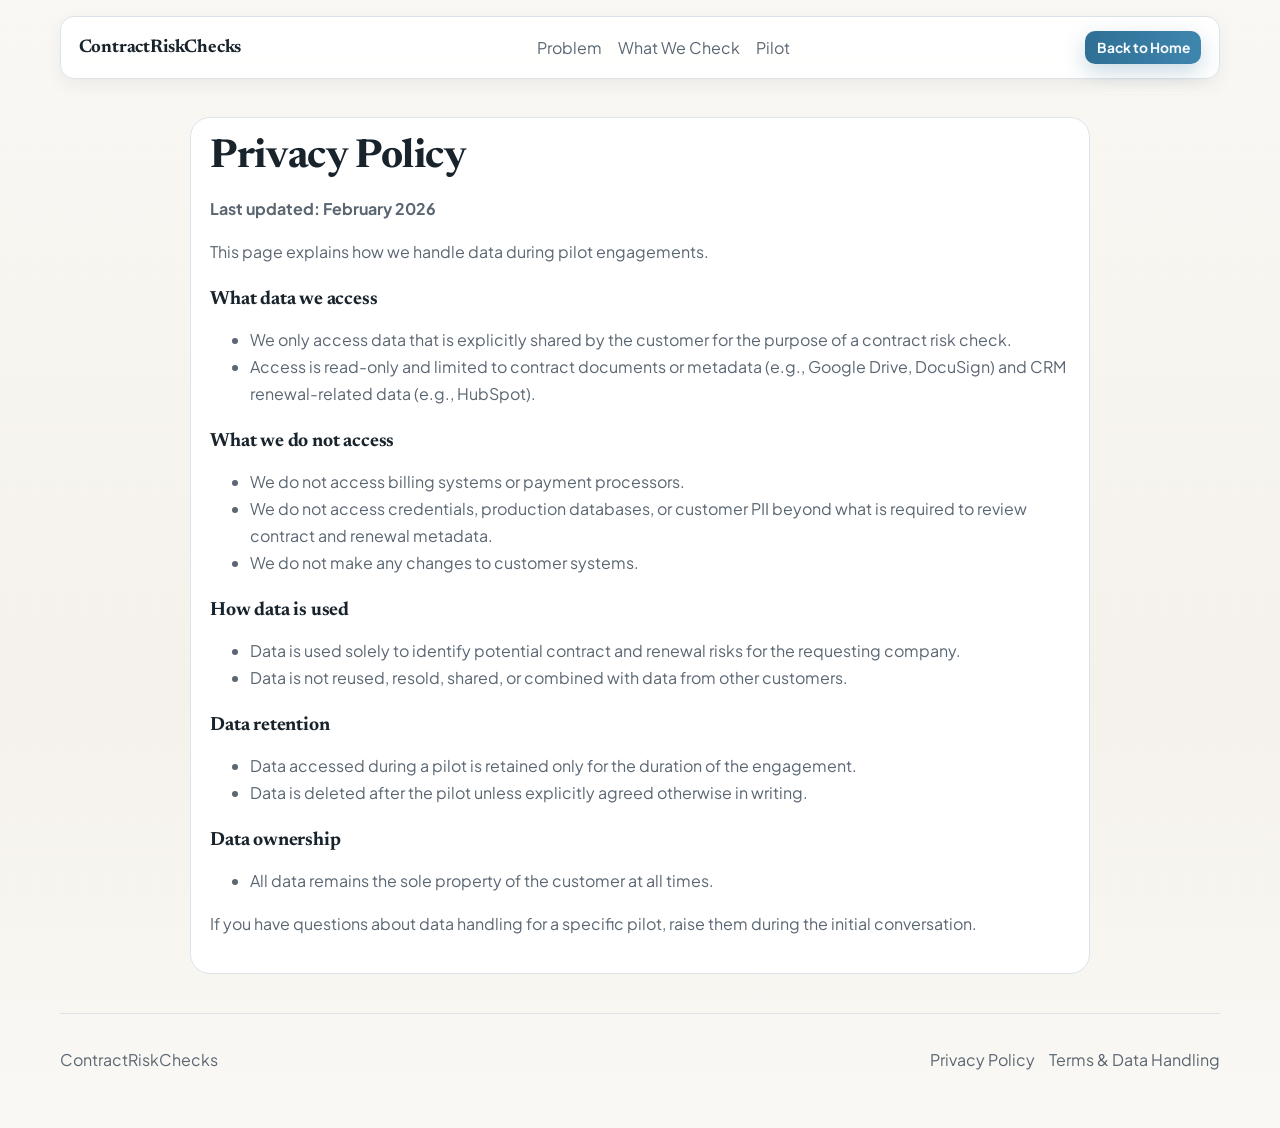
==== privacy.html @ 1b4006f7 "adding website codes" ====
<!DOCTYPE html>
<html lang="en">
  <head>
    <meta charset="UTF-8" />
    <meta name="viewport" content="width=device-width, initial-scale=1.0" />
    <title>Privacy Policy | ContractRiskChecks</title>
    <meta
      name="description"
      content="Privacy policy for ContractRiskChecks pilot engagements and read-only contract risk checks."
    />
    <link rel="preconnect" href="https://fonts.googleapis.com" />
    <link rel="preconnect" href="https://fonts.gstatic.com" crossorigin />
    <link
      href="https://fonts.googleapis.com/css2?family=Newsreader:opsz,wght@6..72,500;6..72,700&family=Plus+Jakarta+Sans:wght@400;500;600;700&display=swap"
      rel="stylesheet"
    />
    <link rel="stylesheet" href="styles.css" />
  </head>
  <body>
    <div class="noise"></div>
    <header class="top-nav glass reveal is-visible">
      <a href="index.html" class="brand">ContractRiskChecks</a>
      <nav>
        <a href="index.html#problem">Problem</a>
        <a href="index.html#checks">What We Check</a>
        <a href="index.html#pricing">Pilot</a>
      </nav>
      <a class="btn btn-small" href="index.html">Back to Home</a>
    </header>

    <main class="legal-main">
      <article class="legal-card reveal is-visible">
        <h1>Privacy Policy</h1>
        <p><strong>Last updated: February 2026</strong></p>
        <p>
          This page explains how we handle data during pilot engagements.
        </p>

        <h2>What data we access</h2>
        <ul>
          <li>
            We only access data that is explicitly shared by the customer for the
            purpose of a contract risk check.
          </li>
          <li>
            Access is read-only and limited to contract documents or metadata
            (e.g., Google Drive, DocuSign) and CRM renewal-related data
            (e.g., HubSpot).
          </li>
        </ul>

        <h2>What we do not access</h2>
        <ul>
          <li>We do not access billing systems or payment processors.</li>
          <li>
            We do not access credentials, production databases, or customer PII
            beyond what is required to review contract and renewal metadata.
          </li>
          <li>We do not make any changes to customer systems.</li>
        </ul>

        <h2>How data is used</h2>
        <ul>
          <li>
            Data is used solely to identify potential contract and renewal risks
            for the requesting company.
          </li>
          <li>
            Data is not reused, resold, shared, or combined with data from other
            customers.
          </li>
        </ul>

        <h2>Data retention</h2>
        <ul>
          <li>
            Data accessed during a pilot is retained only for the duration of the
            engagement.
          </li>
          <li>
            Data is deleted after the pilot unless explicitly agreed otherwise in
            writing.
          </li>
        </ul>

        <h2>Data ownership</h2>
        <ul>
          <li>All data remains the sole property of the customer at all times.</li>
        </ul>

        <p>
          If you have questions about data handling for a specific pilot, raise
          them during the initial conversation.
        </p>
      </article>
    </main>

    <footer class="site-footer">
      <p>ContractRiskChecks</p>
      <div>
        <a href="privacy.html">Privacy Policy</a>
        <a href="terms.html">Terms & Data Handling</a>
      </div>
    </footer>
  </body>
</html>
---- styles.css ----
:root {
  --bg: #f8f6f2;
  --bg-alt: #f3f0e9;
  --surface: #ffffff;
  --surface-soft: #fcfbf8;
  --text: #1b2731;
  --muted: #5a6672;
  --line: #dbe3e8;
  --line-strong: #c6d1d9;
  --brand: #2f6f95;
  --brand-deep: #25546f;
  --ok: #2a7e73;
  --warn: #9a6f16;
  --risk: #aa3f4d;
  --shadow: 0 6px 18px rgba(27, 39, 49, 0.06);
  --radius-lg: 20px;
  --radius-md: 12px;
  --max: 1160px;
}

* {
  box-sizing: border-box;
}

html,
body {
  margin: 0;
  padding: 0;
  background: linear-gradient(180deg, #faf8f4 0%, #f5f2ec 62%, #faf8f4 100%);
  color: var(--text);
  font-family: "Plus Jakarta Sans", sans-serif;
}

.noise {
  pointer-events: none;
  position: fixed;
  inset: 0;
  z-index: 0;
  opacity: 0.012;
  background-image: radial-gradient(rgba(26, 39, 48, 1) 0.45px, transparent 0.45px);
  background-size: 3px 3px;
}

main,
header,
footer {
  position: relative;
  z-index: 2;
}

h1,
h2,
h3,
.brand {
  font-family: "Newsreader", serif;
  letter-spacing: -0.01em;
  margin: 0;
  color: #18232c;
}

.section-pad {
  width: min(var(--max), calc(100% - 2.4rem));
  margin: 0 auto;
  padding: 3.5rem 0;
}

.top-nav {
  width: min(var(--max), calc(100% - 2.4rem));
  margin: 1rem auto 0;
  padding: 0.85rem 1.1rem;
  border-radius: 14px;
  border: 1px solid var(--line);
  display: flex;
  align-items: center;
  justify-content: space-between;
  gap: 1rem;
}

.glass {
  backdrop-filter: blur(6px);
  background: rgba(255, 255, 255, 0.92);
  box-shadow: var(--shadow);
}

.brand {
  text-decoration: none;
  font-size: 1.15rem;
  font-weight: 700;
}

nav {
  display: flex;
  flex-wrap: wrap;
  gap: 1rem;
}

nav a,
.site-footer a,
.inline-link {
  color: var(--muted);
  text-decoration: none;
  transition: color 0.2s ease;
}

nav a:hover,
.site-footer a:hover,
.inline-link:hover {
  color: var(--brand);
}

.hero {
  padding-top: 4.5rem;
}

.hero-grid,
.split,
.problem-grid,
.process-grid,
.about-grid {
  display: grid;
  gap: 1.5rem;
}

.hero-grid {
  grid-template-columns: 1.2fr 0.9fr;
  align-items: stretch;
}

.eyebrow {
  display: inline-block;
  margin-bottom: 1rem;
  padding: 0.26rem 0.68rem;
  border-radius: 999px;
  border: 1px solid rgba(47, 111, 149, 0.3);
  background: rgba(47, 111, 149, 0.07);
  color: var(--brand-deep);
  font-size: 0.74rem;
  font-weight: 600;
  text-transform: uppercase;
  letter-spacing: 0.07em;
}

h1 {
  font-size: clamp(2rem, 4.5vw, 3.7rem);
  line-height: 1.06;
}

h1 span {
  display: block;
  margin-top: 0.62rem;
  font-size: clamp(1.2rem, 2.05vw, 1.88rem);
  font-weight: 500;
  color: #304d61;
}

h2 {
  font-size: clamp(1.56rem, 2.95vw, 2.42rem);
  line-height: 1.16;
}

h3 {
  font-size: 1.25rem;
}

.lead,
.split p,
.note,
.final-cta p,
.legal-card p,
.legal-card li,
.timeline p,
.card li,
.process-card li,
.about-card li,
.pricing-box li,
.fit-item,
td {
  color: var(--muted);
  line-height: 1.68;
}

.lead {
  max-width: 62ch;
  margin: 1.24rem 0 1.7rem;
  font-size: 1.02rem;
}

.cta-row {
  display: flex;
  flex-wrap: wrap;
  gap: 0.7rem;
}

.btn {
  display: inline-flex;
  align-items: center;
  justify-content: center;
  text-decoration: none;
  border: 0;
  border-radius: 10px;
  padding: 0.8rem 1.1rem;
  color: #f5fbff;
  background: linear-gradient(92deg, var(--brand), #3f86ae);
  font-weight: 700;
  box-shadow: 0 8px 22px rgba(47, 111, 149, 0.25);
  transition: transform 0.18s ease;
}

.btn:hover {
  transform: translateY(-1px);
}

.btn-small {
  padding: 0.52rem 0.72rem;
  font-size: 0.86rem;
}

.btn-ghost {
  color: var(--brand-deep);
  border: 1px solid rgba(37, 84, 111, 0.26);
  background: rgba(255, 255, 255, 0.94);
  box-shadow: none;
}

.hero-points {
  margin: 1.4rem 0 0;
  padding: 0;
  list-style: none;
  display: flex;
  flex-wrap: wrap;
  gap: 0.7rem;
}

.hero-points li {
  padding: 0.38rem 0.74rem;
  border-radius: 999px;
  border: 1px solid var(--line);
  background: transparent;
  color: #3d5567;
  font-size: 0.88rem;
}

.hero-panel {
  border: 1px solid var(--line);
  border-radius: var(--radius-lg);
  padding: 1.25rem;
}

.panel-head {
  display: flex;
  justify-content: space-between;
  align-items: center;
  gap: 0.9rem;
  margin-bottom: 1rem;
}

.badge {
  font-size: 0.72rem;
  text-transform: uppercase;
  letter-spacing: 0.07em;
  border: 1px solid rgba(47, 111, 149, 0.34);
  color: #2f6f95;
  border-radius: 999px;
  padding: 0.24rem 0.56rem;
}

.signal-list {
  display: grid;
  gap: 0.66rem;
}

.signal-list article {
  border: 1px solid var(--line);
  border-left: 3px solid rgba(47, 111, 149, 0.22);
  border-radius: 10px;
  padding: 0.82rem;
  background: #fefdfb;
}

.signal-list p {
  margin: 0;
  font-size: 0.92rem;
}

.signal-title {
  color: #24323d;
  margin-bottom: 0.22rem !important;
  font-weight: 600;
}

.section-head {
  max-width: 780px;
}

.problem-grid {
  grid-template-columns: repeat(3, 1fr);
  margin-top: 1.1rem;
}

.card,
.process-card,
.about-card,
.pricing-box {
  border: 1px solid var(--line);
  border-radius: var(--radius-lg);
  background: var(--surface);
  box-shadow: none;
  padding: 1.06rem;
}

.card ul,
.process-card ul,
.about-card ul,
.pricing-box ul {
  margin: 0.6rem 0 0;
  padding-left: 1rem;
}

.danger {
  border-color: rgba(170, 63, 77, 0.3);
  background: #fff8f8;
}

.split {
  grid-template-columns: 1fr 1fr;
  align-items: start;
}

.pill-row {
  margin-top: 1rem;
  display: flex;
  flex-wrap: wrap;
  gap: 0.5rem;
}

.pill {
  padding: 0.33rem 0.64rem;
  border-radius: 999px;
  border: 1px solid rgba(42, 126, 115, 0.3);
  background: rgba(42, 126, 115, 0.08);
  color: var(--ok);
  font-size: 0.84rem;
}

.timeline {
  display: grid;
  gap: 0.74rem;
}

.timeline article {
  display: grid;
  grid-template-columns: 52px 1fr;
  gap: 0.82rem;
  border: 1px solid var(--line);
  border-radius: var(--radius-md);
  background: var(--surface-soft);
  padding: 0.8rem;
}

.timeline span {
  width: 40px;
  height: 40px;
  border-radius: 50%;
  display: grid;
  place-items: center;
  border: 1px solid rgba(47, 111, 149, 0.32);
  color: var(--brand);
  font-family: "Plus Jakarta Sans", sans-serif;
  font-weight: 700;
}

.timeline h3 {
  margin: 0;
  font-size: 1.02rem;
}

.timeline p {
  margin: 0.25rem 0 0;
}

.process-grid {
  margin-top: 1.1rem;
  grid-template-columns: repeat(3, 1fr);
}

.fit-grid {
  margin-top: 1rem;
  display: grid;
  grid-template-columns: repeat(2, 1fr);
  gap: 0.75rem;
}

.fit-item {
  border: 1px solid var(--line);
  border-radius: 12px;
  background: #fff;
  padding: 0.72rem;
}

.table-wrap {
  margin-top: 1rem;
  border: 1px solid var(--line-strong);
  border-radius: var(--radius-lg);
  background: #fff;
  overflow-x: auto;
  box-shadow: none;
}

table {
  width: 100%;
  border-collapse: collapse;
  min-width: 760px;
}

th,
td {
  padding: 0.82rem;
  text-align: left;
  border-bottom: 1px solid #e7edf1;
}

th {
  font-family: "Plus Jakarta Sans", sans-serif;
  font-size: 0.9rem;
  color: #2a3c49;
  letter-spacing: 0.02em;
}

.status {
  display: inline-flex;
  font-size: 0.79rem;
  padding: 0.24rem 0.52rem;
  border-radius: 999px;
  border: 1px solid;
}

.open {
  color: #256d8f;
  border-color: rgba(37, 109, 143, 0.45);
}

.warn {
  color: var(--warn);
  border-color: rgba(154, 111, 22, 0.5);
}

.risk {
  color: var(--risk);
  border-color: rgba(170, 63, 77, 0.5);
}

.note {
  margin-top: 0.8rem;
}

.pricing {
  display: grid;
  place-items: center;
}

.pricing-box {
  max-width: 720px;
  width: 100%;
  text-align: center;
  background: #fff;
}

.pricing-box ul {
  list-style: none;
  padding: 0;
}

.pricing-box li {
  margin: 0.28rem 0;
}

.price {
  margin: 0.8rem 0;
  font-family: "Newsreader", serif;
  font-size: clamp(1.8rem, 4vw, 2.44rem);
  color: #1f4e69;
}

.about-grid {
  grid-template-columns: 1fr 1fr;
}

.final-cta {
  margin-bottom: 2rem;
  border: 1px solid var(--line);
  border-radius: var(--radius-lg);
  background: #fff;
  box-shadow: none;
  text-align: center;
}

.site-footer {
  width: min(var(--max), calc(100% - 2.4rem));
  margin: 0 auto 1.4rem;
  padding: 1.2rem 0;
  border-top: 1px solid var(--line);
  display: flex;
  align-items: center;
  justify-content: space-between;
  gap: 1rem;
  color: var(--muted);
}

.site-footer div {
  display: flex;
  gap: 0.9rem;
}

.legal-main {
  width: min(900px, calc(100% - 2rem));
  margin: 2.4rem auto;
}

.legal-card {
  border: 1px solid var(--line);
  border-radius: var(--radius-lg);
  background: #fff;
  box-shadow: none;
  padding: 1.2rem;
}

.legal-card h1 {
  font-size: clamp(1.6rem, 4vw, 2.5rem);
}

.legal-card h2 {
  margin-top: 1.45rem;
  font-size: 1.2rem;
}

.reveal {
  opacity: 0;
  transform: translateY(16px);
  transition: opacity 0.5s ease, transform 0.5s ease;
}

.reveal.is-visible {
  opacity: 1;
  transform: translateY(0);
}

@media (max-width: 1070px) {
  .hero-grid,
  .split,
  .problem-grid,
  .process-grid,
  .fit-grid,
  .about-grid {
    grid-template-columns: 1fr;
  }

  .top-nav {
    flex-wrap: wrap;
  }

  nav {
    order: 3;
    width: 100%;
    justify-content: center;
  }

  .site-footer {
    flex-direction: column;
    align-items: flex-start;
  }
}
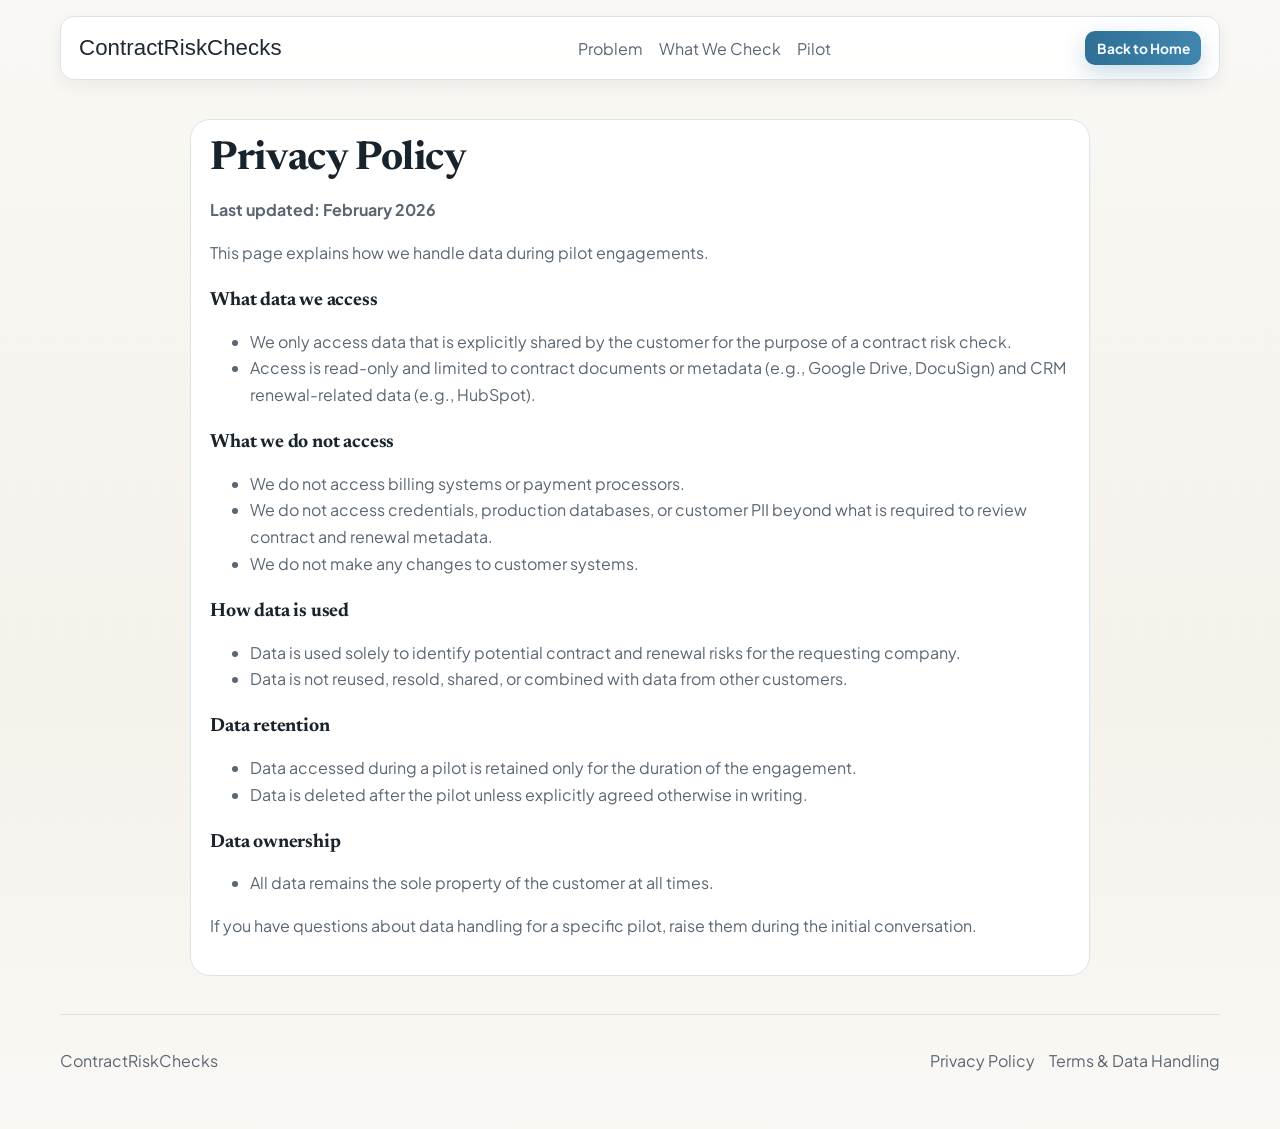
==== commit ad448477: "adding logo and favicon" ====
--- a/privacy.html
+++ b/privacy.html
@@ -8,6 +8,9 @@
       name="description"
       content="Privacy policy for ContractRiskChecks pilot engagements and read-only contract risk checks."
     />
+    <meta name="theme-color" content="#f8f6f2" />
+    <link rel="icon" type="image/svg+xml" href="assets/favicon.svg" />
+    <link rel="shortcut icon" href="assets/favicon.svg" />
     <link rel="preconnect" href="https://fonts.googleapis.com" />
     <link rel="preconnect" href="https://fonts.gstatic.com" crossorigin />
     <link
@@ -19,7 +22,13 @@
   <body>
     <div class="noise"></div>
     <header class="top-nav glass reveal is-visible">
-      <a href="index.html" class="brand">ContractRiskChecks</a>
+      <a href="index.html" class="brand" aria-label="ContractRiskChecks home">
+        <img
+          src="assets/logo-wordmark.svg"
+          alt="ContractRiskChecks"
+          class="brand-logo"
+        />
+      </a>
       <nav>
         <a href="index.html#problem">Problem</a>
         <a href="index.html#checks">What We Check</a>
--- a/styles.css
+++ b/styles.css
@@ -84,8 +84,16 @@
 
 .brand {
   text-decoration: none;
-  font-size: 1.15rem;
-  font-weight: 700;
+  display: inline-flex;
+  align-items: center;
+  line-height: 1;
+}
+
+.brand-logo {
+  width: 246px;
+  max-width: 100%;
+  height: auto;
+  display: block;
 }
 
 nav {
@@ -564,6 +572,10 @@
     justify-content: center;
   }
 
+  .brand-logo {
+    width: 210px;
+  }
+
   .site-footer {
     flex-direction: column;
     align-items: flex-start;
